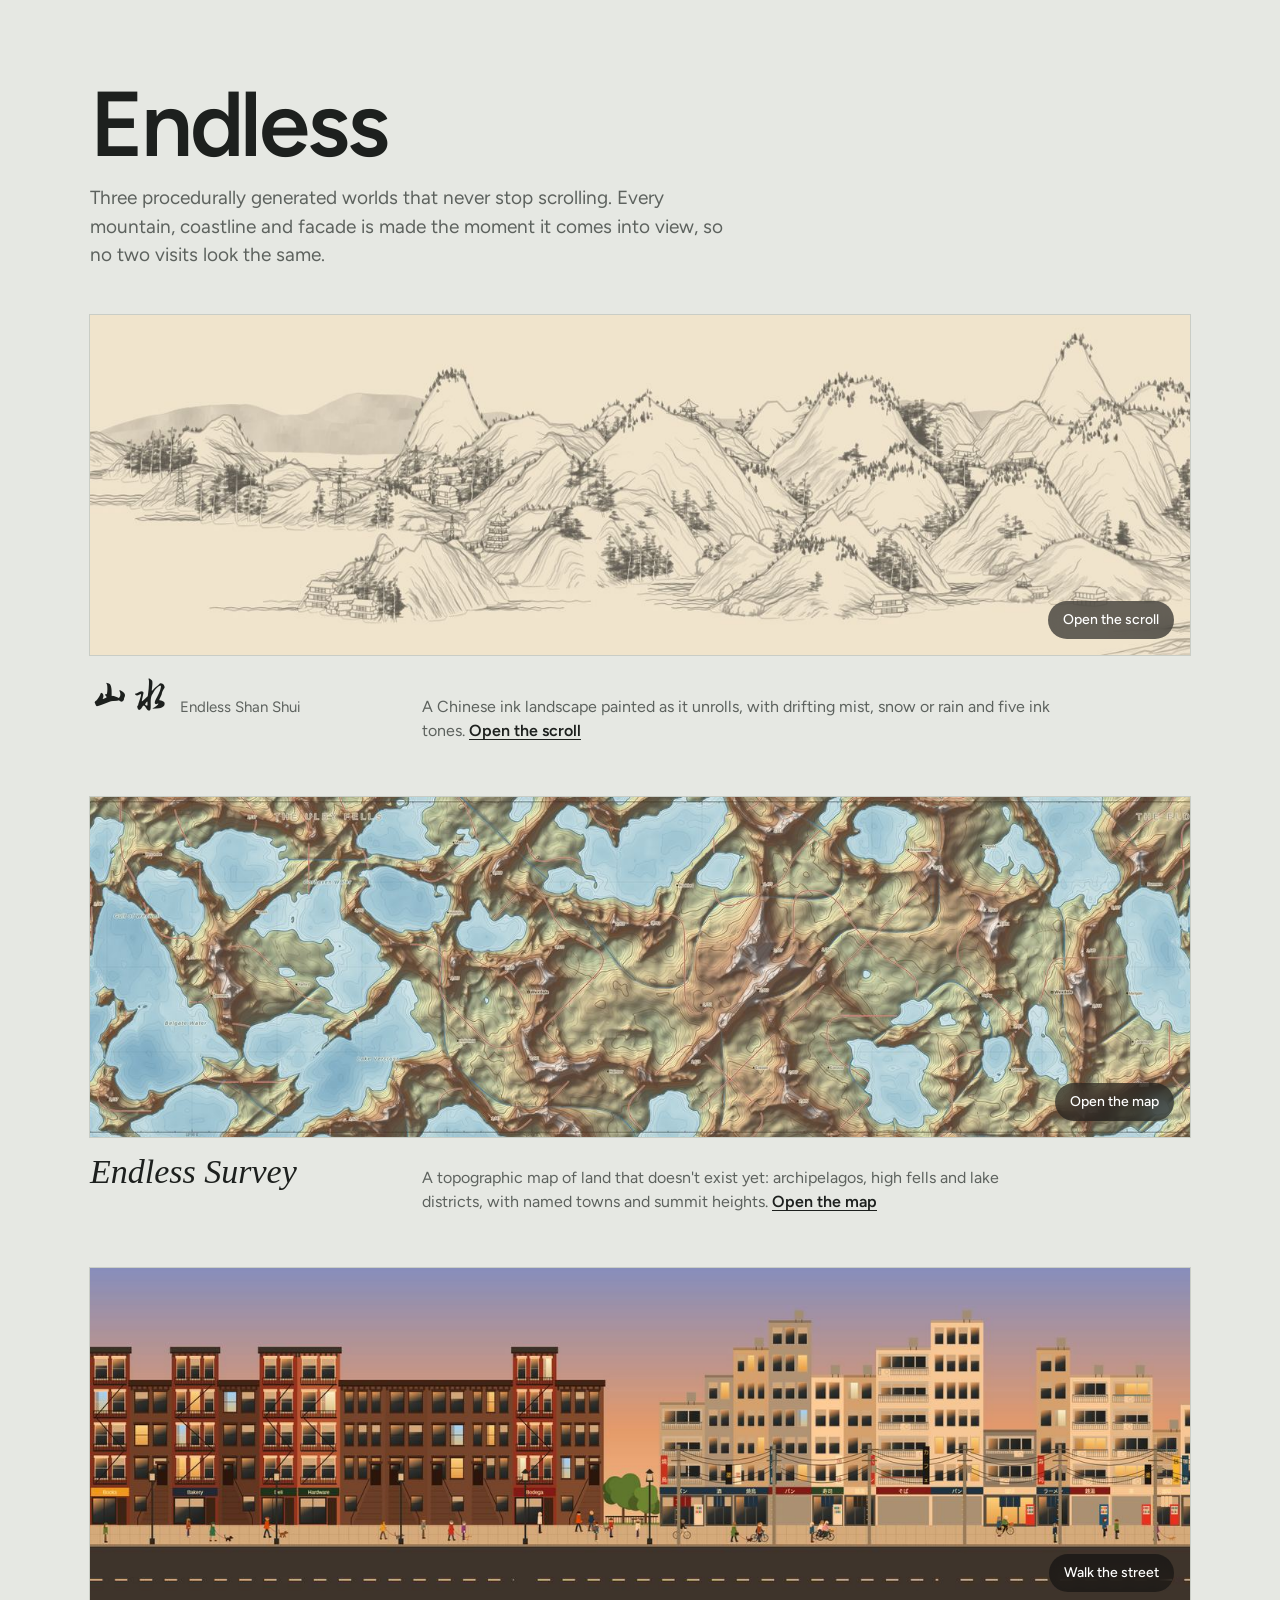
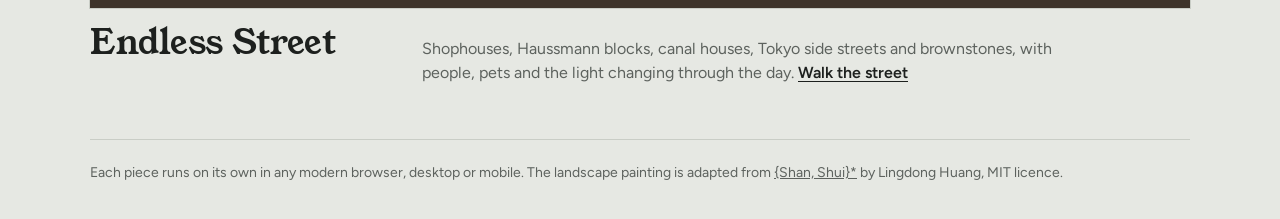
==== index.html @ 9a47a64c "Add files via upload" ====
<!DOCTYPE html>
<html lang="en">
<head>
<meta charset="utf-8">
<meta name="viewport" content="width=device-width, initial-scale=1, viewport-fit=cover">
<title>Endless: three generative worlds</title>
<meta name="description" content="Three procedurally generated worlds that never stop scrolling: an ink landscape, a topographic map and a city street.">
<link rel="preconnect" href="https://fonts.googleapis.com">
<link rel="preconnect" href="https://fonts.gstatic.com" crossorigin>
<link href="https://fonts.googleapis.com/css2?family=Zhi+Mang+Xing&family=IM+Fell+English:ital@0;1&family=Young+Serif&family=Figtree:wght@400;500;600&display=swap" rel="stylesheet">
<style>
:root {
  --wall: #e6e8e3;
  --ink: #1d201e;
  --ink-soft: #5d625e;
  --rule: #c9cdc6;
  --frame: #1d201e;
  box-sizing: border-box;
  padding-top: env(safe-area-inset-top, 0px);
  padding-bottom: env(safe-area-inset-bottom, 0px);
}
@media (prefers-color-scheme: dark) {
  :root:not([data-theme="light"]) { --wall: #1c1e1d; --ink: #ecede8; --ink-soft: #a5aaa4; --rule: #363a37; --frame: #0d0e0d; }
}
:root[data-theme="dark"] { --wall: #1c1e1d; --ink: #ecede8; --ink-soft: #a5aaa4; --rule: #363a37; --frame: #0d0e0d; }
*, *::before, *::after { box-sizing: inherit; }
html { scroll-padding-top: env(safe-area-inset-top, 0px); }
body {
  margin: 0; background: var(--wall); color: var(--ink);
  font-family: "Figtree", "Helvetica Neue", Arial, sans-serif; font-size: 16px; line-height: 1.5;
  -webkit-text-size-adjust: 100%;
}
.wrap { max-width: 1180px; margin: 0 auto; padding: 0 clamp(18px, 4vw, 40px); }
header { padding: clamp(40px, 9vh, 96px) 0 clamp(28px, 5vh, 52px); }
h1 { margin: 0; font-weight: 600; font-size: clamp(44px, 8vw, 92px); line-height: .95; letter-spacing: -0.035em; }
h1 span { display: inline-block; animation: slide 2.4s cubic-bezier(.2,.7,.2,1) both; }
@keyframes slide { from { transform: translateX(28px); opacity: 0; } to { transform: none; opacity: 1; } }
.lede { margin: 16px 0 0; max-width: 34em; font-size: clamp(16px, 1.6vw, 19px); color: var(--ink-soft); }

.piece { margin: 0 0 clamp(36px, 6vh, 64px); }
.strip {
  display: block; position: relative; overflow: hidden; height: clamp(190px, 30vw, 340px);
  background: var(--frame); text-decoration: none; color: inherit;
  box-shadow: 0 0 0 1px var(--rule); container-type: inline-size;
}
.strip img {
  position: absolute; top: 0; left: 0; height: 100%; width: auto; min-width: 100%; display: block;
  animation: pan 70s ease-in-out infinite alternate; will-change: transform;
}
.piece:nth-of-type(2) .strip img { animation-duration: 80s; animation-delay: -20s; }
.piece:nth-of-type(3) .strip img { animation-duration: 64s; animation-delay: -40s; }
@keyframes pan { from { transform: translateX(0); } to { transform: translateX(calc(-100% + 100cqw)); } }
.strip:focus-visible { outline: 3px solid var(--ink); outline-offset: 4px; }
.strip .go {
  position: absolute; right: 16px; bottom: 16px; padding: 8px 15px 9px; border-radius: 999px;
  background: rgba(15, 15, 15, .62); color: #fff; font-weight: 500; font-size: 14px;
  -webkit-backdrop-filter: blur(8px); backdrop-filter: blur(8px);
  transition: background .2s, transform .2s;
}
.strip:hover .go { background: rgba(15, 15, 15, .85); transform: translateY(-2px); }

.caption { display: grid; grid-template-columns: minmax(180px, 300px) 1fr; gap: 6px 32px; align-items: baseline; padding-top: 16px; }
.caption h2 { margin: 0; font-weight: 400; font-size: clamp(26px, 3vw, 34px); line-height: 1.1; }
.caption p { margin: 0; max-width: 40em; color: var(--ink-soft); }
.caption a { color: var(--ink); font-weight: 600; text-underline-offset: 3px; white-space: nowrap; }
.t-shan { font-family: "Zhi Mang Xing", "STKaiti", "KaiTi", serif; font-size: clamp(34px, 4vw, 44px) !important; }
.t-shan small { font-family: "Figtree", sans-serif; font-size: 15px; color: var(--ink-soft); margin-left: 10px; letter-spacing: 0; }
.t-survey { font-family: "IM Fell English", Georgia, serif; font-style: italic; }
.t-street { font-family: "Young Serif", Georgia, serif; }

footer { border-top: 1px solid var(--rule); padding: 22px 0 36px; font-size: 14px; color: var(--ink-soft); }
footer a { color: inherit; }

@media (max-width: 720px) {
  .caption { grid-template-columns: 1fr; }
  .strip .go { right: 10px; bottom: 10px; }
}
@media (prefers-reduced-motion: reduce) {
  .strip img, h1 span { animation: none; }
}
</style>
</head>
<body>
<div class="wrap">
  <header>
    <h1><span>Endless</span></h1>
    <p class="lede">Three procedurally generated worlds that never stop scrolling. Every mountain, coastline and facade is made the moment it comes into view, so no two visits look the same.</p>
  </header>
</div>

<main class="wrap">
  <article class="piece">
    <a class="strip" href="shan-shui/index.html" aria-label="Open Endless Shan Shui">
      <img src="assets/shan-shui.jpg" alt="A Chinese ink landscape of mountains, pines, pavilions and boats on pale paper" loading="eager">
      <span class="go" aria-hidden="true">Open the scroll</span>
    </a>
    <div class="caption">
      <h2 class="t-shan">山水<small>Endless Shan Shui</small></h2>
      <p>A Chinese ink landscape painted as it unrolls, with drifting mist, snow or rain and five ink tones. <a href="shan-shui/index.html">Open the scroll</a></p>
    </div>
  </article>

  <article class="piece">
    <a class="strip" href="survey/index.html" aria-label="Open Endless Survey">
      <img src="assets/survey.jpg" alt="A shaded topographic map of islands and lakes with contour lines, rivers, roads and place names" loading="lazy">
      <span class="go" aria-hidden="true">Open the map</span>
    </a>
    <div class="caption">
      <h2 class="t-survey">Endless Survey</h2>
      <p>A topographic map of land that doesn't exist yet: archipelagos, high fells and lake districts, with named towns and summit heights. <a href="survey/index.html">Open the map</a></p>
    </div>
  </article>

  <article class="piece">
    <a class="strip" href="street/index.html" aria-label="Open Endless Street">
      <img src="assets/street.jpg" alt="A long street at golden hour with Brooklyn brownstones, Tokyo shops, Amsterdam canal houses and Singapore shophouses, with people walking" loading="lazy">
      <span class="go" aria-hidden="true">Walk the street</span>
    </a>
    <div class="caption">
      <h2 class="t-street">Endless Street</h2>
      <p>Shophouses, Haussmann blocks, canal houses, Tokyo side streets and brownstones, with people, pets and the light changing through the day. <a href="street/index.html">Walk the street</a></p>
    </div>
  </article>
</main>

<div class="wrap">
  <footer>
    Each piece runs on its own in any modern browser, desktop or mobile. The landscape painting is adapted from <a href="https://github.com/LingDong-/shan-shui-inf" target="_blank" rel="noopener">{Shan, Shui}*</a> by Lingdong Huang, MIT licence.
  </footer>
</div>
</body>
</html>
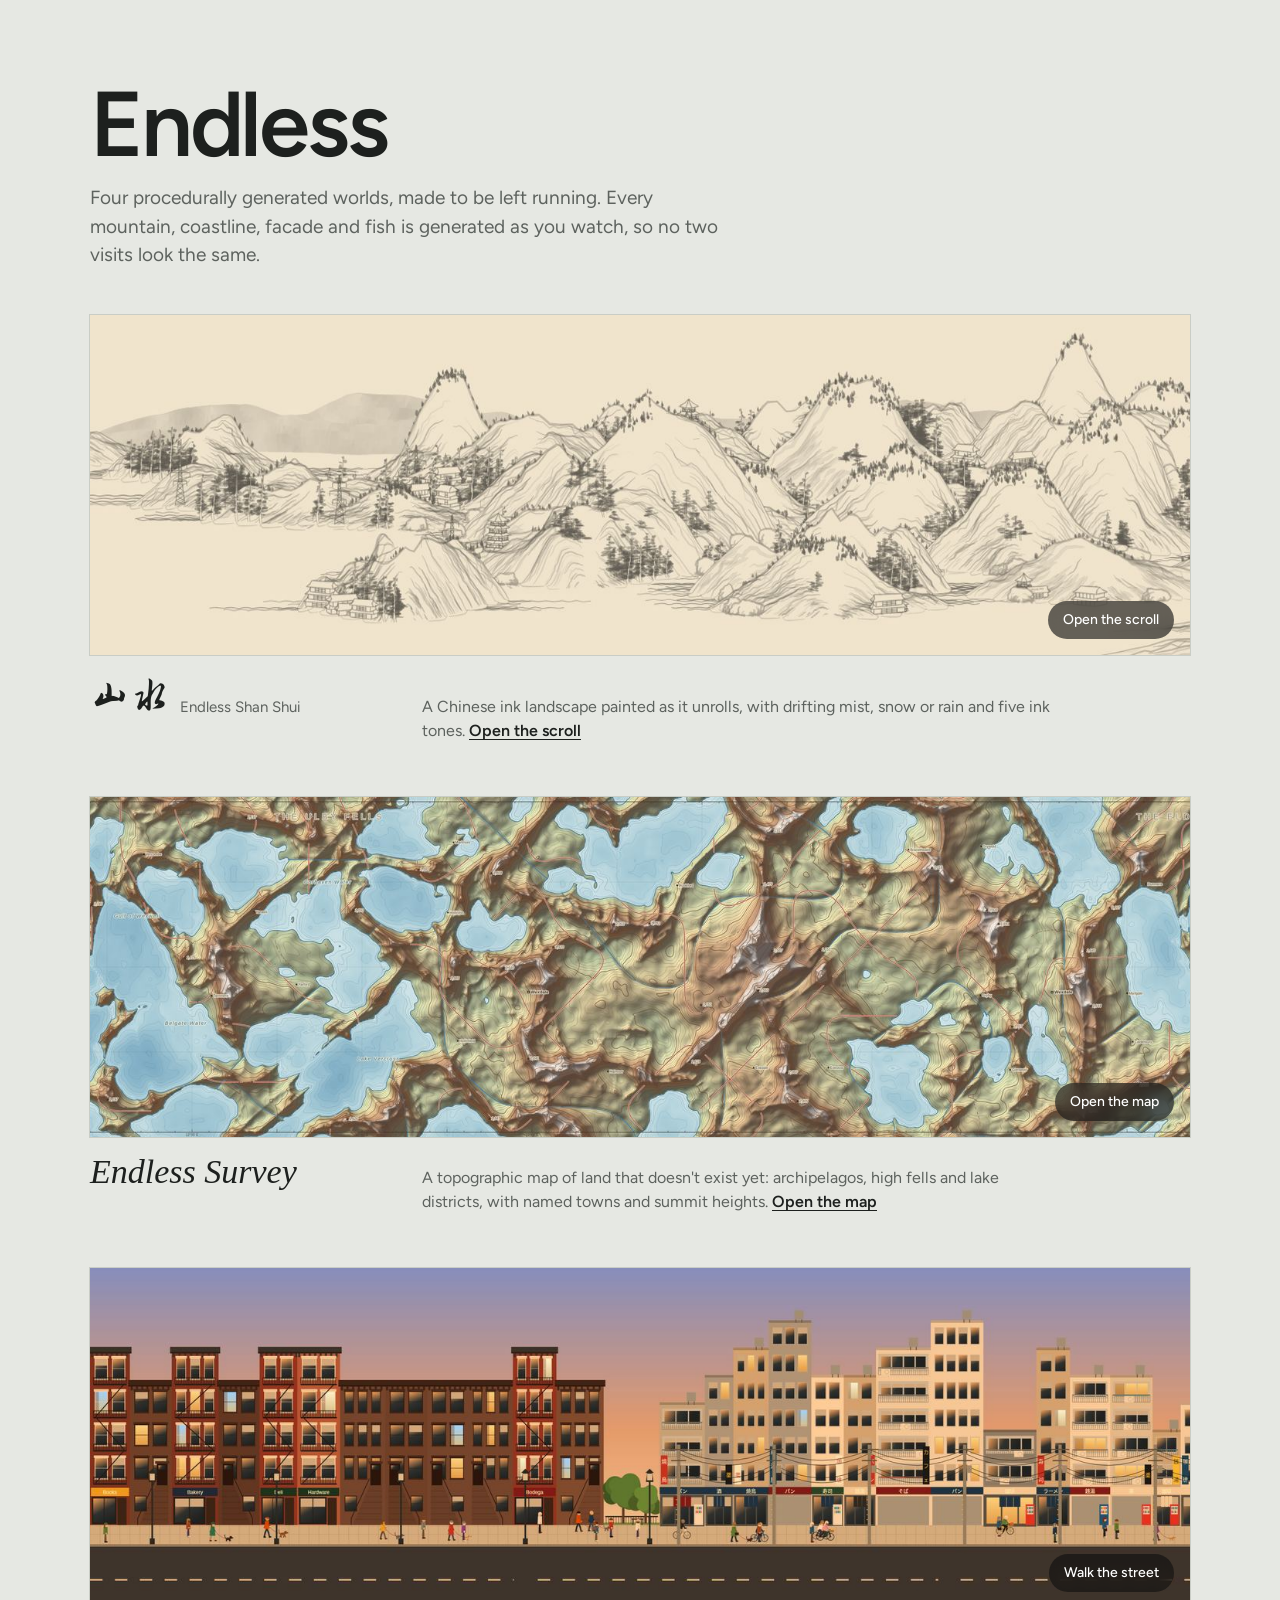
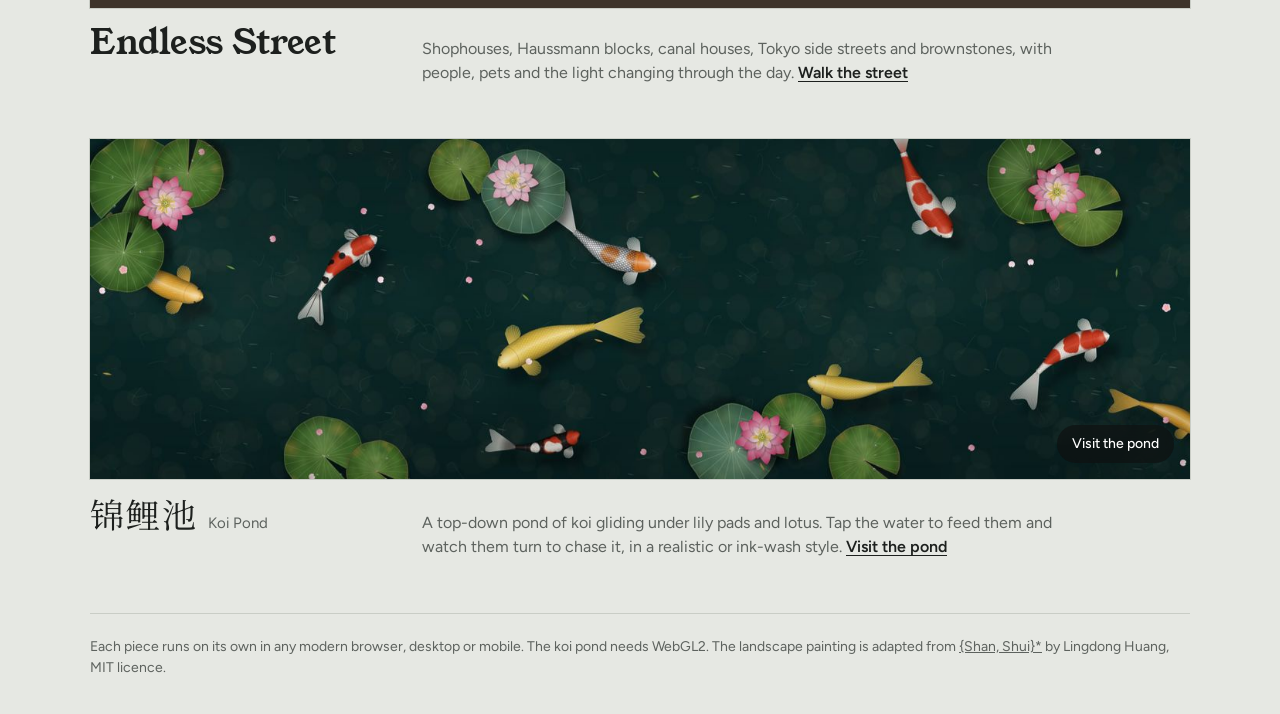
==== commit 84ed0207: "Added koi pond Added in generated koi fish pond" ====
--- a/index.html
+++ b/index.html
@@ -3,11 +3,11 @@
 <head>
 <meta charset="utf-8">
 <meta name="viewport" content="width=device-width, initial-scale=1, viewport-fit=cover">
-<title>Endless: three generative worlds</title>
-<meta name="description" content="Three procedurally generated worlds that never stop scrolling: an ink landscape, a topographic map and a city street.">
+<title>Endless: four generative worlds</title>
+<meta name="description" content="Four procedurally generated worlds: an ink landscape, a topographic map, a city street and a koi pond.">
 <link rel="preconnect" href="https://fonts.googleapis.com">
 <link rel="preconnect" href="https://fonts.gstatic.com" crossorigin>
-<link href="https://fonts.googleapis.com/css2?family=Zhi+Mang+Xing&family=IM+Fell+English:ital@0;1&family=Young+Serif&family=Figtree:wght@400;500;600&display=swap" rel="stylesheet">
+<link href="https://fonts.googleapis.com/css2?family=Zhi+Mang+Xing&family=Noto+Serif+SC:wght@600&family=IM+Fell+English:ital@0;1&family=Young+Serif&family=Figtree:wght@400;500;600&display=swap" rel="stylesheet">
 <style>
 :root {
   --wall: #e6e8e3;
@@ -49,6 +49,7 @@
 }
 .piece:nth-of-type(2) .strip img { animation-duration: 80s; animation-delay: -20s; }
 .piece:nth-of-type(3) .strip img { animation-duration: 64s; animation-delay: -40s; }
+.piece:nth-of-type(4) .strip img { animation-duration: 90s; animation-delay: -10s; }
 @keyframes pan { from { transform: translateX(0); } to { transform: translateX(calc(-100% + 100cqw)); } }
 .strip:focus-visible { outline: 3px solid var(--ink); outline-offset: 4px; }
 .strip .go {
@@ -67,6 +68,8 @@
 .t-shan small { font-family: "Figtree", sans-serif; font-size: 15px; color: var(--ink-soft); margin-left: 10px; letter-spacing: 0; }
 .t-survey { font-family: "IM Fell English", Georgia, serif; font-style: italic; }
 .t-street { font-family: "Young Serif", Georgia, serif; }
+.t-koi { font-family: "Noto Serif SC", "Songti SC", "STSong", serif; font-weight: 600; letter-spacing: .06em; }
+.t-koi small { font-family: "Figtree", sans-serif; font-weight: 400; font-size: 15px; color: var(--ink-soft); margin-left: 10px; letter-spacing: 0; }
 
 footer { border-top: 1px solid var(--rule); padding: 22px 0 36px; font-size: 14px; color: var(--ink-soft); }
 footer a { color: inherit; }
@@ -84,7 +87,7 @@
 <div class="wrap">
   <header>
     <h1><span>Endless</span></h1>
-    <p class="lede">Three procedurally generated worlds that never stop scrolling. Every mountain, coastline and facade is made the moment it comes into view, so no two visits look the same.</p>
+    <p class="lede">Four procedurally generated worlds, made to be left running. Every mountain, coastline, facade and fish is generated as you watch, so no two visits look the same.</p>
   </header>
 </div>
 
@@ -121,11 +124,21 @@
       <p>Shophouses, Haussmann blocks, canal houses, Tokyo side streets and brownstones, with people, pets and the light changing through the day. <a href="street/index.html">Walk the street</a></p>
     </div>
   </article>
+  <article class="piece">
+    <a class="strip" href="koi-pond/index.html" aria-label="Open Koi Pond">
+      <img src="assets/koi-pond.jpg" alt="A top-down koi pond with red, white and gold koi swimming between lily pads and pink lotus flowers" loading="lazy">
+      <span class="go" aria-hidden="true">Visit the pond</span>
+    </a>
+    <div class="caption">
+      <h2 class="t-koi">锦鲤池<small>Koi Pond</small></h2>
+      <p>A top-down pond of koi gliding under lily pads and lotus. Tap the water to feed them and watch them turn to chase it, in a realistic or ink-wash style. <a href="koi-pond/index.html">Visit the pond</a></p>
+    </div>
+  </article>
 </main>
 
 <div class="wrap">
   <footer>
-    Each piece runs on its own in any modern browser, desktop or mobile. The landscape painting is adapted from <a href="https://github.com/LingDong-/shan-shui-inf" target="_blank" rel="noopener">{Shan, Shui}*</a> by Lingdong Huang, MIT licence.
+    Each piece runs on its own in any modern browser, desktop or mobile. The koi pond needs WebGL2. The landscape painting is adapted from <a href="https://github.com/LingDong-/shan-shui-inf" target="_blank" rel="noopener">{Shan, Shui}*</a> by Lingdong Huang, MIT licence.
   </footer>
 </div>
 </body>
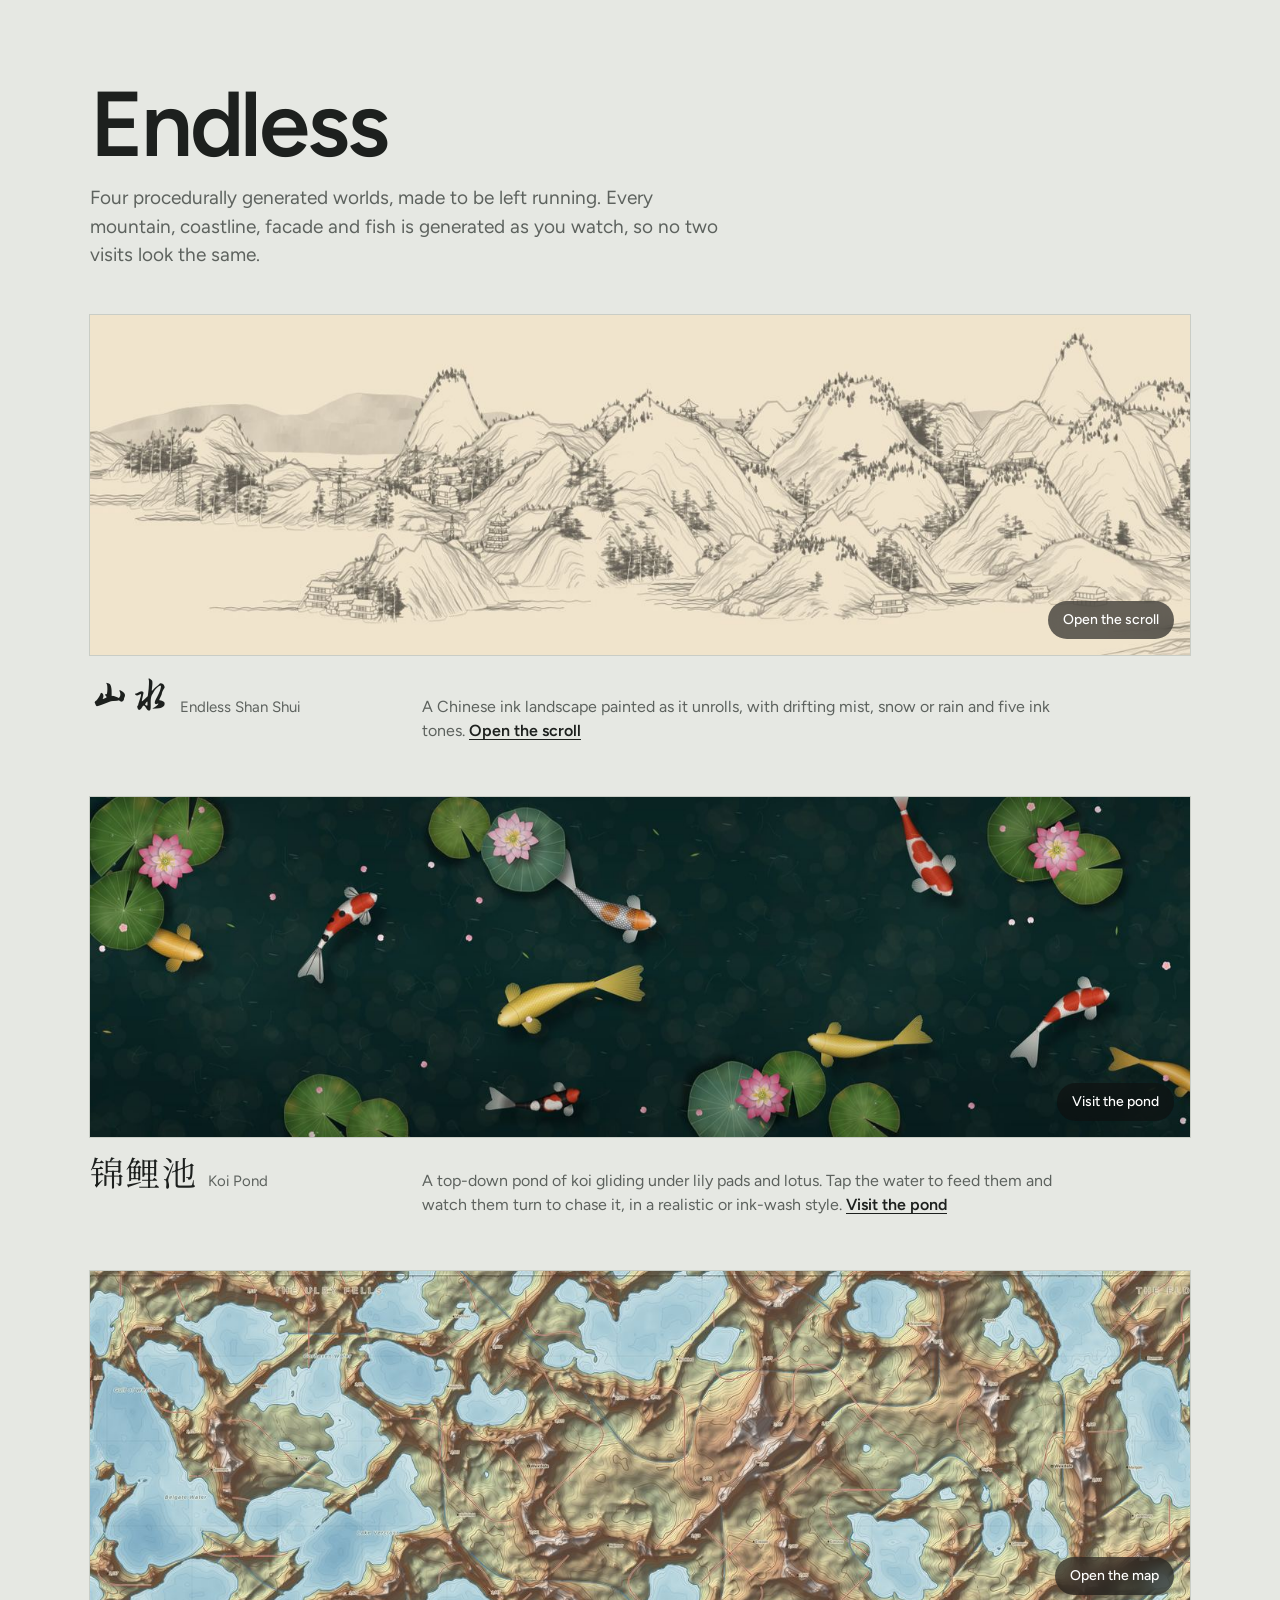
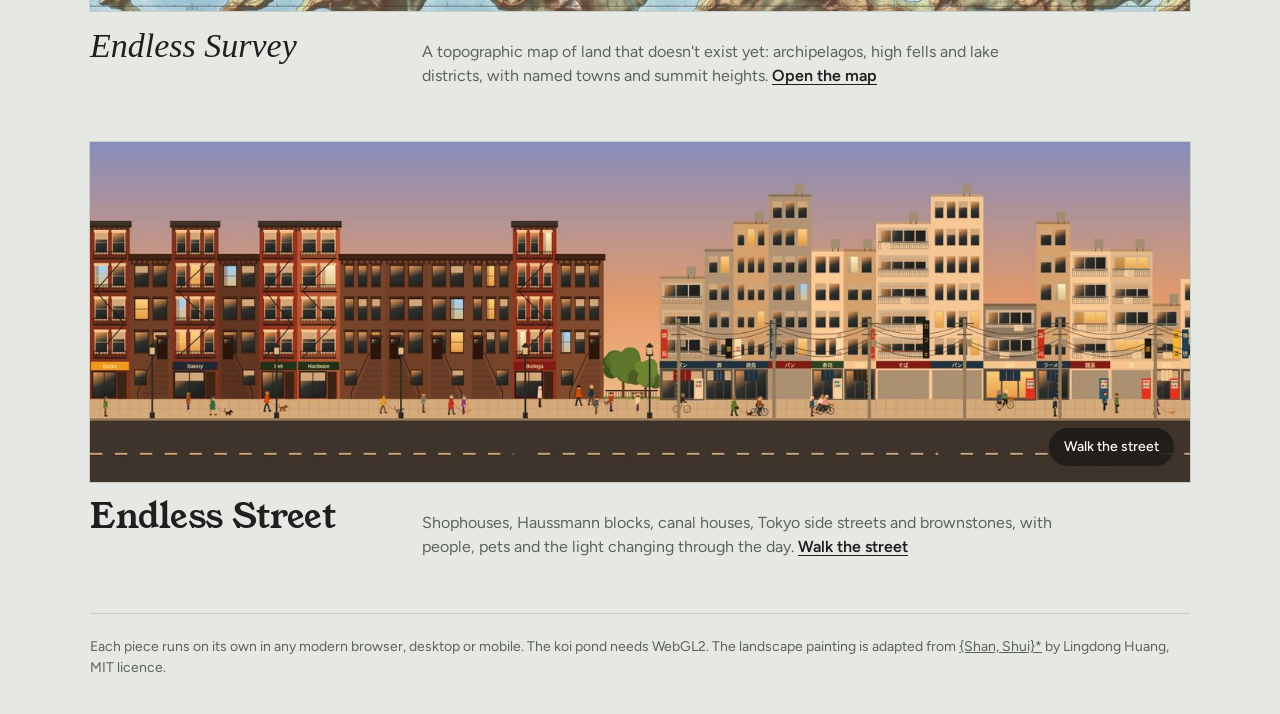
==== commit 5850f2e6: "Updated landing Updated landing & default for koi pond" ====
--- a/index.html
+++ b/index.html
@@ -104,6 +104,17 @@
   </article>
 
   <article class="piece">
+    <a class="strip" href="koi-pond/index.html" aria-label="Open Koi Pond">
+      <img src="assets/koi-pond.jpg" alt="A top-down koi pond with red, white and gold koi swimming between lily pads and pink lotus flowers" loading="lazy">
+      <span class="go" aria-hidden="true">Visit the pond</span>
+    </a>
+    <div class="caption">
+      <h2 class="t-koi">锦鲤池<small>Koi Pond</small></h2>
+      <p>A top-down pond of koi gliding under lily pads and lotus. Tap the water to feed them and watch them turn to chase it, in a realistic or ink-wash style. <a href="koi-pond/index.html">Visit the pond</a></p>
+    </div>
+  </article>
+
+  <article class="piece">
     <a class="strip" href="survey/index.html" aria-label="Open Endless Survey">
       <img src="assets/survey.jpg" alt="A shaded topographic map of islands and lakes with contour lines, rivers, roads and place names" loading="lazy">
       <span class="go" aria-hidden="true">Open the map</span>
@@ -124,16 +135,7 @@
       <p>Shophouses, Haussmann blocks, canal houses, Tokyo side streets and brownstones, with people, pets and the light changing through the day. <a href="street/index.html">Walk the street</a></p>
     </div>
   </article>
-  <article class="piece">
-    <a class="strip" href="koi-pond/index.html" aria-label="Open Koi Pond">
-      <img src="assets/koi-pond.jpg" alt="A top-down koi pond with red, white and gold koi swimming between lily pads and pink lotus flowers" loading="lazy">
-      <span class="go" aria-hidden="true">Visit the pond</span>
-    </a>
-    <div class="caption">
-      <h2 class="t-koi">锦鲤池<small>Koi Pond</small></h2>
-      <p>A top-down pond of koi gliding under lily pads and lotus. Tap the water to feed them and watch them turn to chase it, in a realistic or ink-wash style. <a href="koi-pond/index.html">Visit the pond</a></p>
-    </div>
-  </article>
+
 </main>
 
 <div class="wrap">
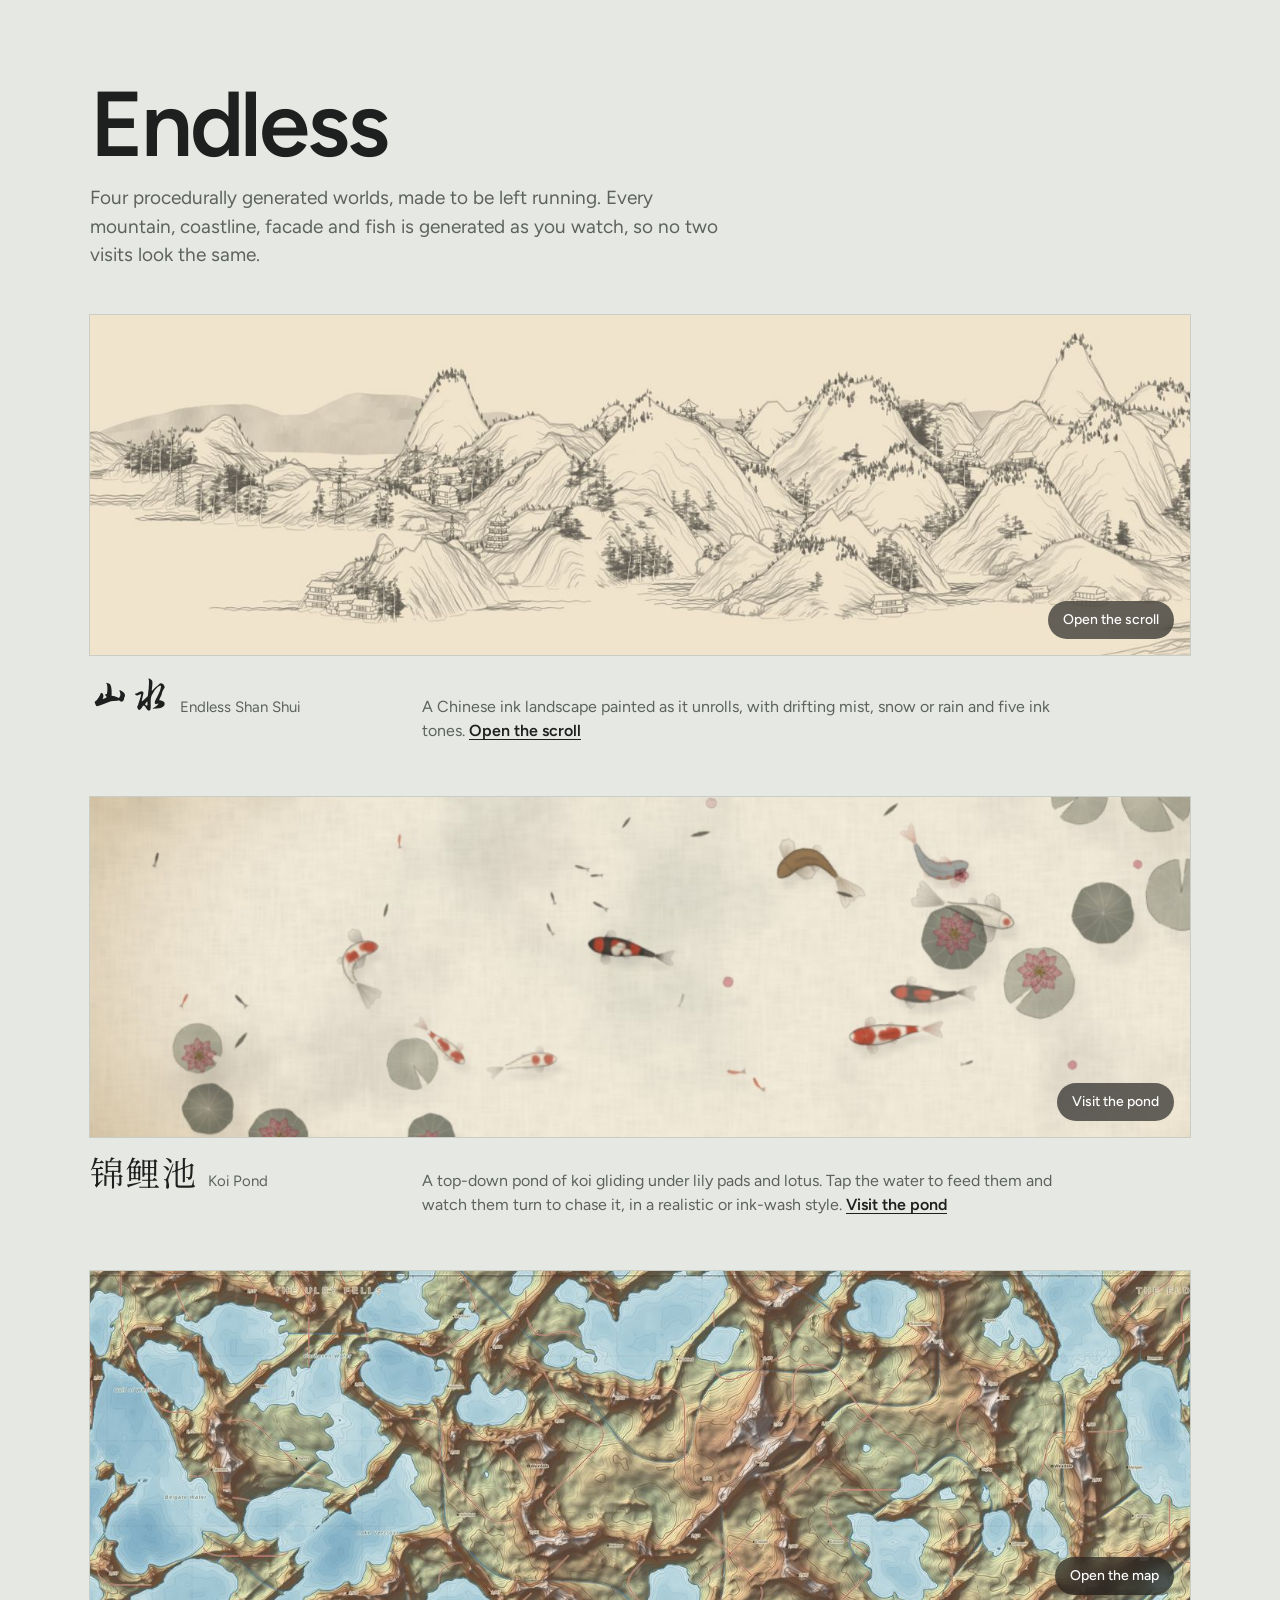
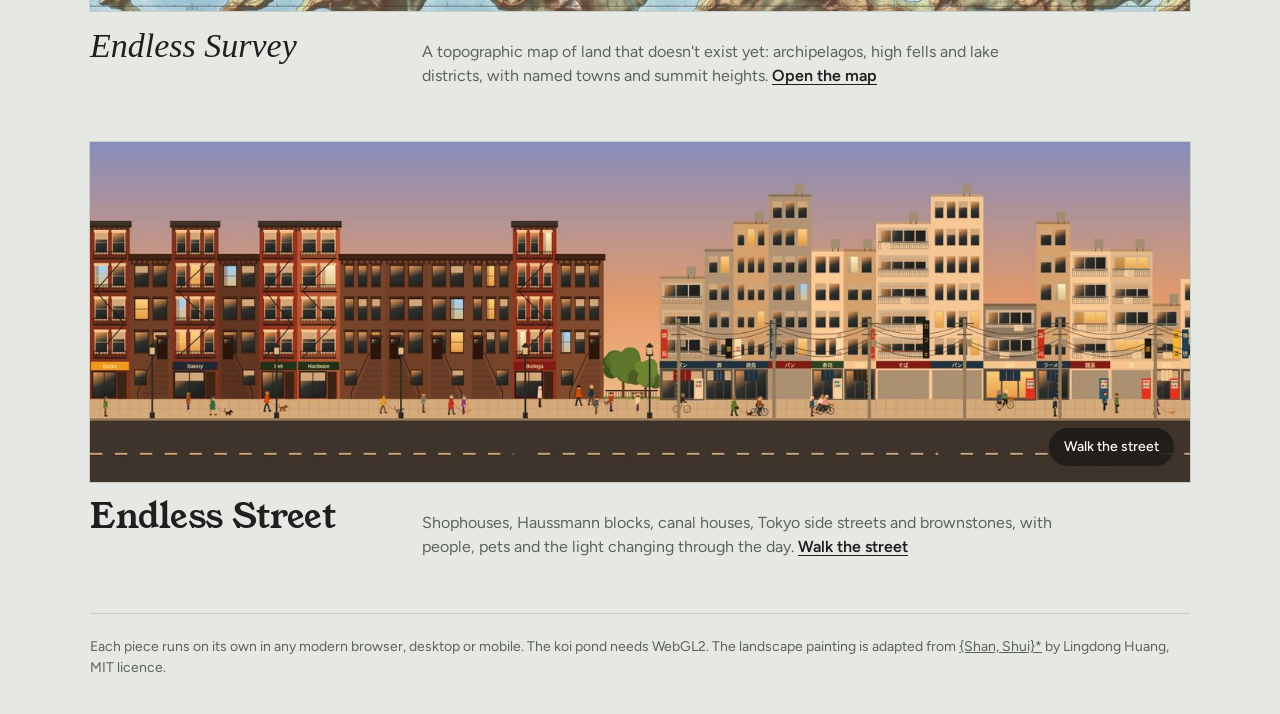
==== commit 425f5863: "added vercel analytics" ====
--- a/index.html
+++ b/index.html
@@ -143,5 +143,10 @@
     Each piece runs on its own in any modern browser, desktop or mobile. The koi pond needs WebGL2. The landscape painting is adapted from <a href="https://github.com/LingDong-/shan-shui-inf" target="_blank" rel="noopener">{Shan, Shui}*</a> by Lingdong Huang, MIT licence.
   </footer>
 </div>
+
+<script>
+  window.va = window.va || function () { (window.vaq = window.vaq || []).push(arguments); };
+</script>
+<script defer src="/_vercel/insights/script.js"></script>
 </body>
 </html>
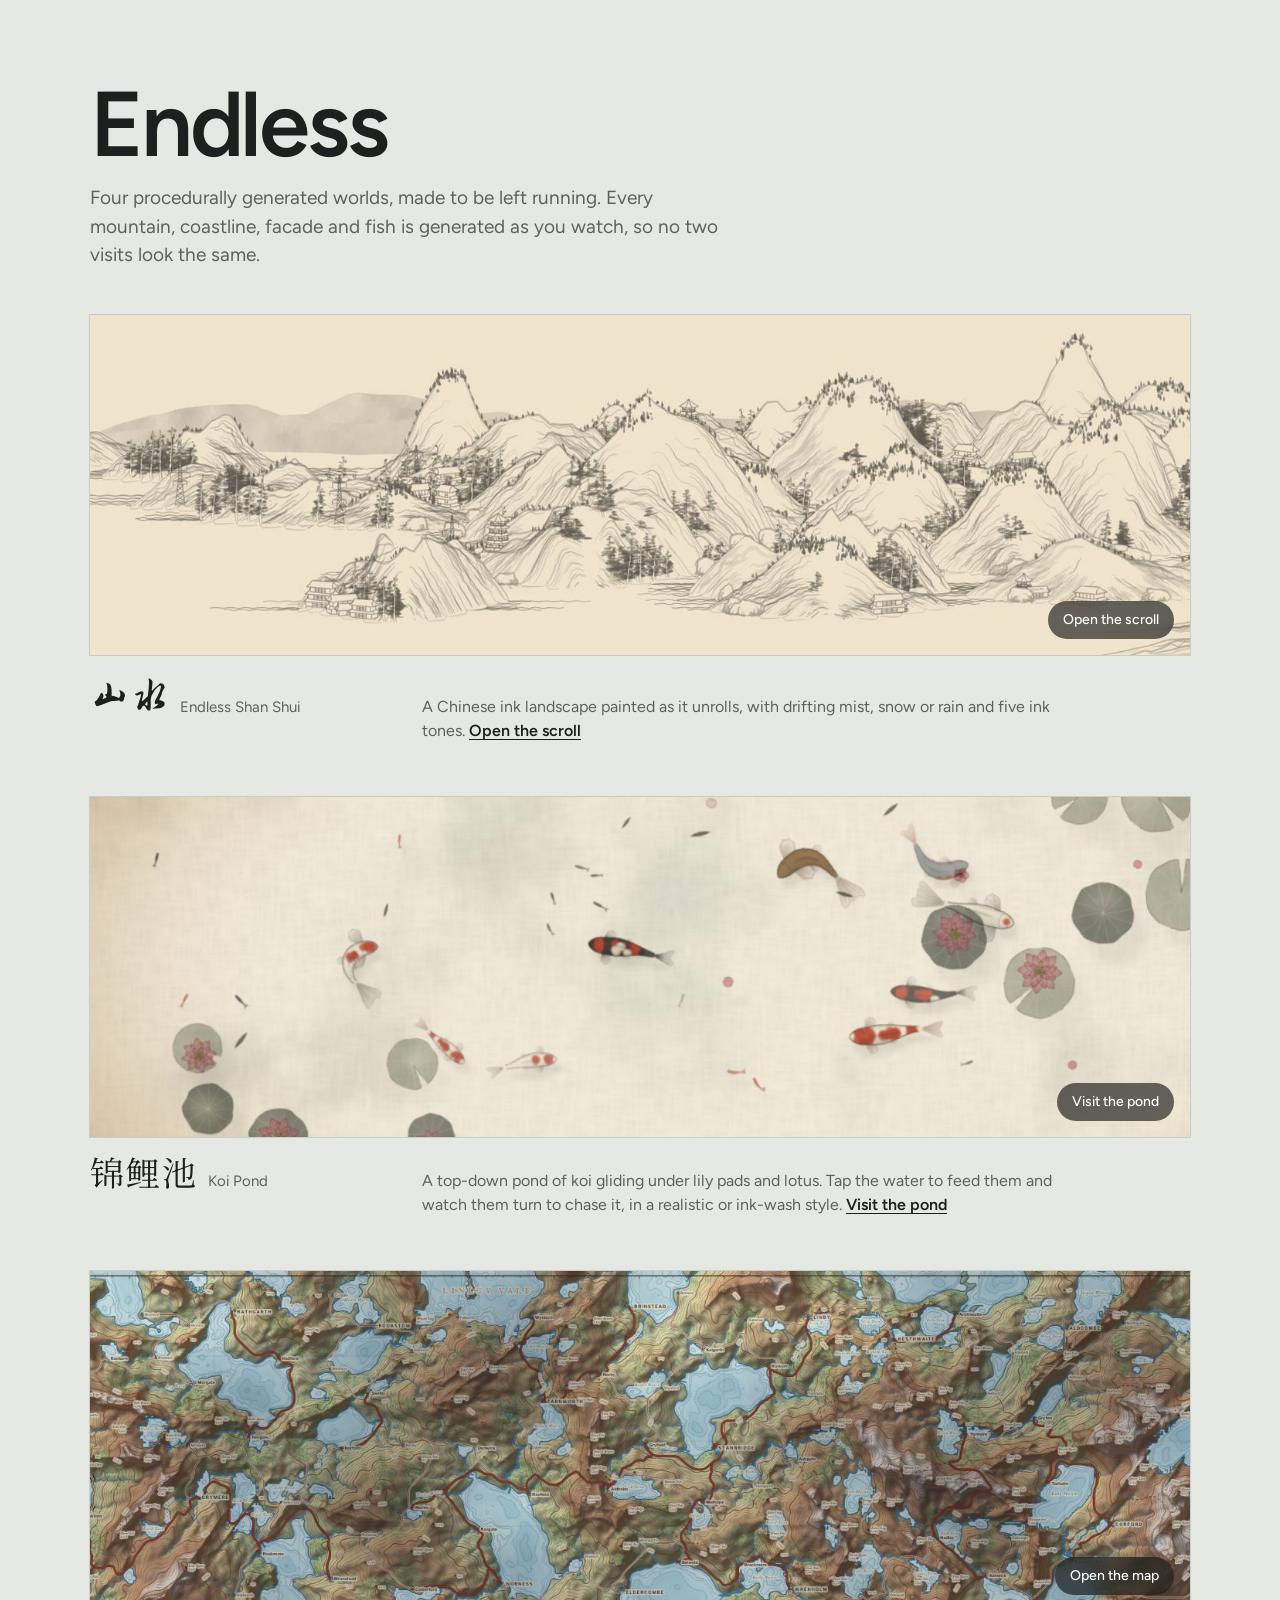
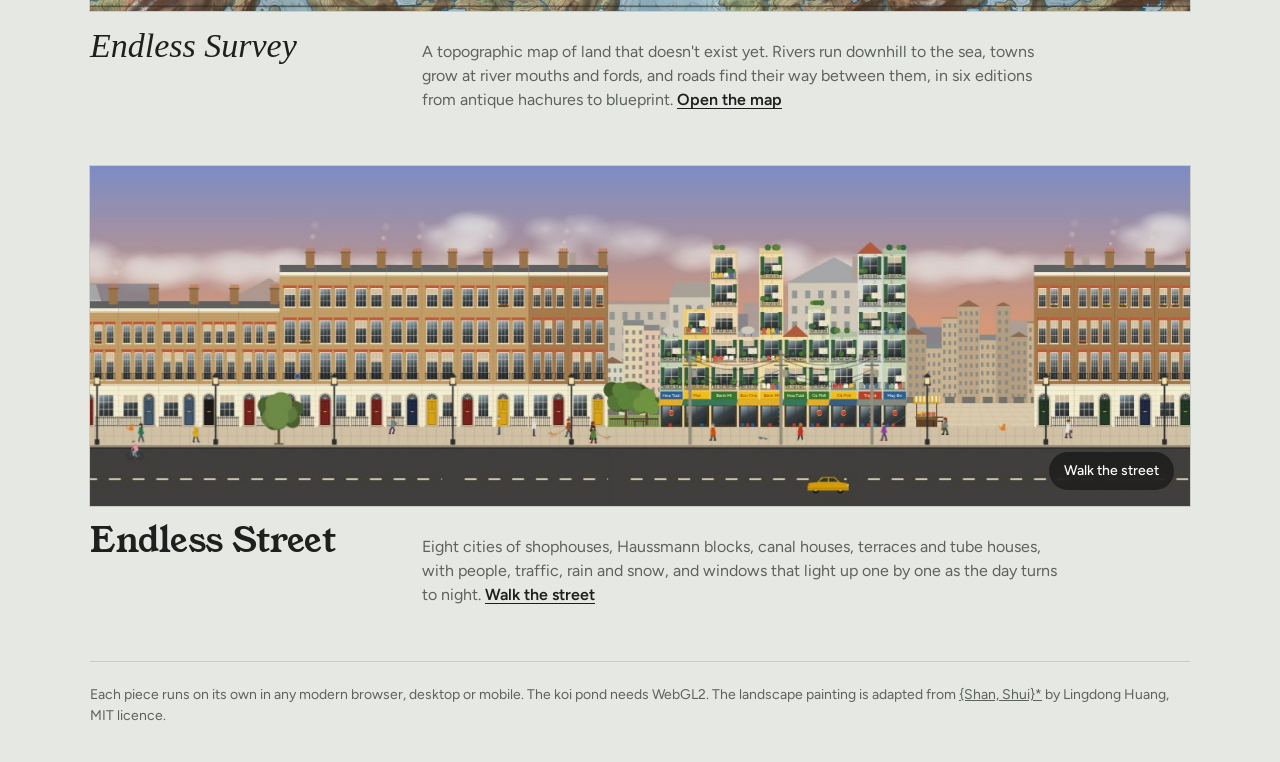
==== commit 7ec74538: "Street: day/night split, facade kit with three new cities, depth, traffic and weather - every tile i" ====
--- a/index.html
+++ b/index.html
@@ -116,23 +116,23 @@
 
   <article class="piece">
     <a class="strip" href="survey/index.html" aria-label="Open Endless Survey">
-      <img src="assets/survey.jpg" alt="A shaded topographic map of islands and lakes with contour lines, rivers, roads and place names" loading="lazy">
+      <img src="assets/survey.jpg" alt="A shaded topographic map of hills, lakes and coast with contour lines, rivers, roads, woods and place names" loading="lazy">
       <span class="go" aria-hidden="true">Open the map</span>
     </a>
     <div class="caption">
       <h2 class="t-survey">Endless Survey</h2>
-      <p>A topographic map of land that doesn't exist yet: archipelagos, high fells and lake districts, with named towns and summit heights. <a href="survey/index.html">Open the map</a></p>
+      <p>A topographic map of land that doesn't exist yet. Rivers run downhill to the sea, towns grow at river mouths and fords, and roads find their way between them, in six editions from antique hachures to blueprint. <a href="survey/index.html">Open the map</a></p>
     </div>
   </article>
 
   <article class="piece">
     <a class="strip" href="street/index.html" aria-label="Open Endless Street">
-      <img src="assets/street.jpg" alt="A long street at golden hour with Brooklyn brownstones, Tokyo shops, Amsterdam canal houses and Singapore shophouses, with people walking" loading="lazy">
+      <img src="assets/street.jpg" alt="A long street at golden hour with London terraces, Hanoi tube houses, Brooklyn tenements and Amsterdam canal houses, with people walking and cars passing" loading="lazy">
       <span class="go" aria-hidden="true">Walk the street</span>
     </a>
     <div class="caption">
       <h2 class="t-street">Endless Street</h2>
-      <p>Shophouses, Haussmann blocks, canal houses, Tokyo side streets and brownstones, with people, pets and the light changing through the day. <a href="street/index.html">Walk the street</a></p>
+      <p>Eight cities of shophouses, Haussmann blocks, canal houses, terraces and tube houses, with people, traffic, rain and snow, and windows that light up one by one as the day turns to night. <a href="street/index.html">Walk the street</a></p>
     </div>
   </article>
 
